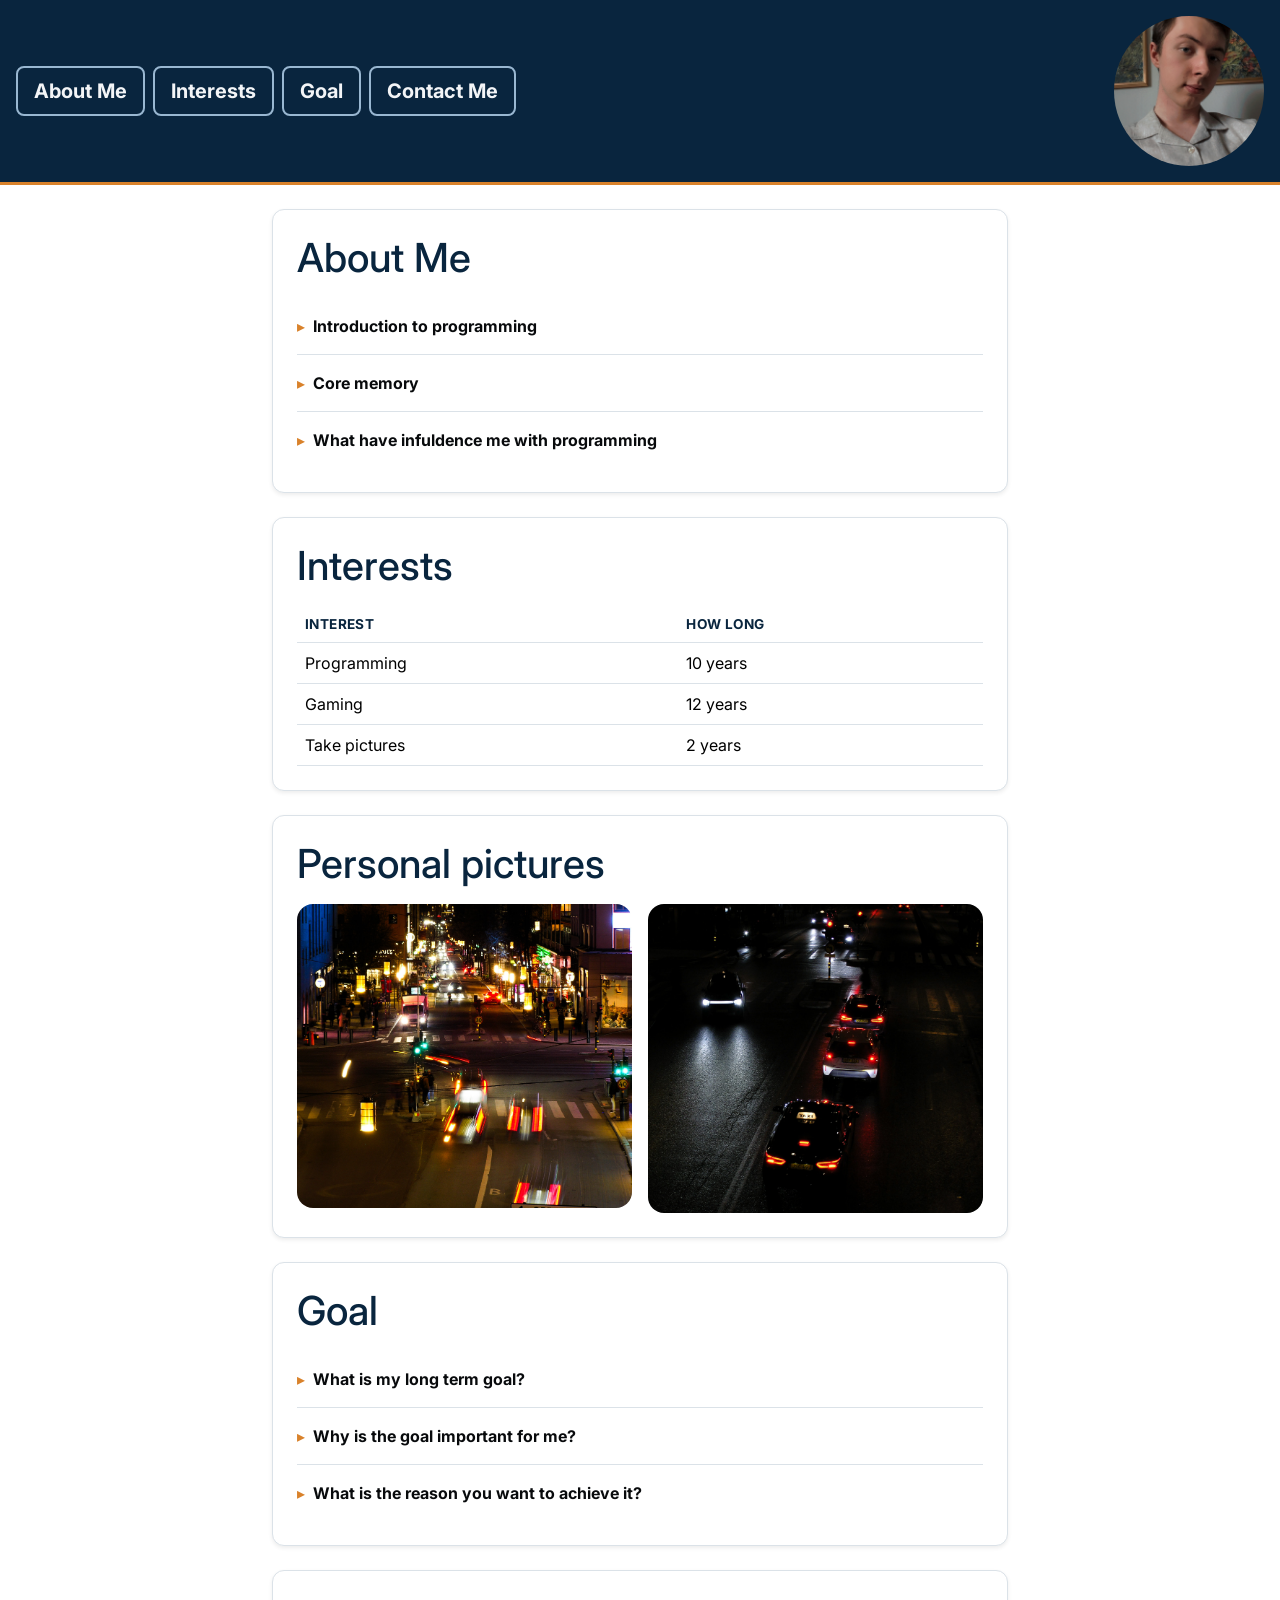
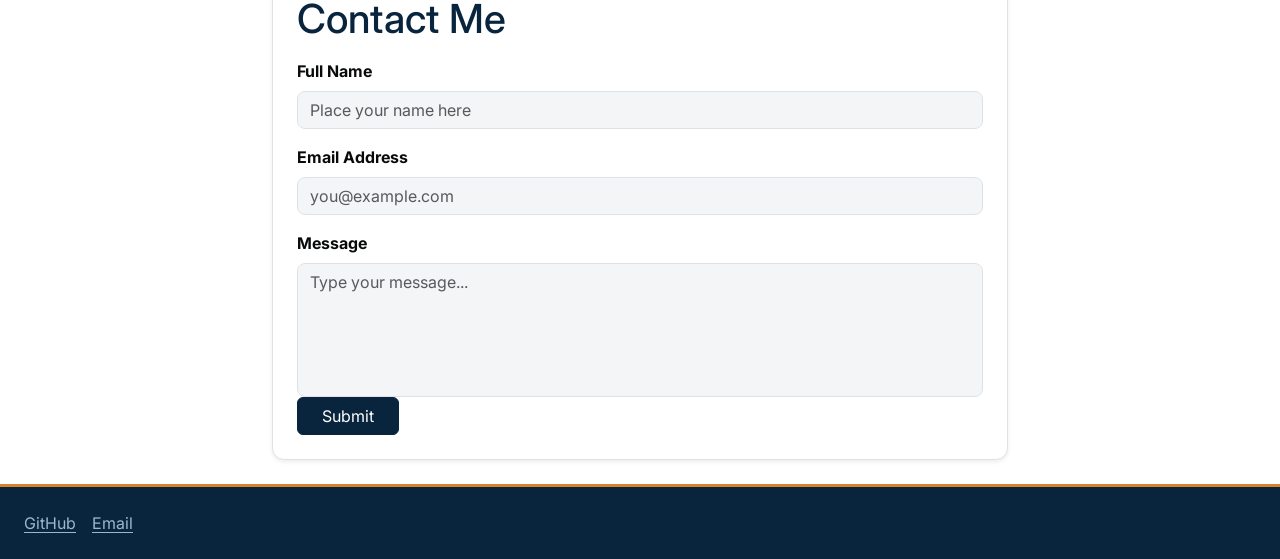
==== src/html/index.html @ 0311e260 "Added fixes to style Added the resize change to the code" ====
<!doctype html>
<html lang="en">
  <head>
    <meta charset="UTF-8" />
    <meta name="viewport" content="width=device-width, initial-scale=1.0" />
    <meta
      name="description"
      content="David Jansson — software developer portfolio, background, interests, and goals."
    />
    <title>David Jansson — Portfolio</title>

    <!-- FONT WEIGTH -->
    <link rel="preconnect" href="https://fonts.googleapis.com" />
    <link rel="preconnect" href="https://fonts.gstatic.com" crossorigin />
    <link href="https://fonts.googleapis.com/css2?family=Inter:ital,opsz,wght@0,14..32,100..900;1,14..32,100..900&display=swap" rel="stylesheet"/>
    
    
    <link href="https://cdn.jsdelivr.net/npm/bootstrap@5.3.2/dist/css/bootstrap.min.css" rel="stylesheet" integrity="sha384-T3c6CoIi6uLrA9TneNEoa7RxnatzjcDSCmG1MXxSR1GAsXEV/Dwwykc2MPK8M2HN" crossorigin="anonymous" />

    <link rel="stylesheet" href="../css/style.css" />
    <link rel="stylesheet" href="../css/nav-style.css" />
    <link rel="stylesheet" href="../css/section-style.css" />
    <link rel="stylesheet" href="../css/footer-style.css" />

  </head>

  <body>

    <header class="site-header sticky-md-top">
      <nav class="container-fluid d-flex flex-column-reverse flex-md-row justify-content-between align-items-center gap-3 p-3" aria-label="Main">
        <ul class="nav flex-wrap jusify-content-center gap-2">
          <li><a href="#about-me-container" class="site-link">About Me</a></li>
          <li><a href="#intresests-container" class="site-link">Interests</a></li>
          <li><a href="#goal-container" class="site-link">Goal</a></li>
          <li><a href="#contact-forum-container" class="site-link">Contact Me</a></li>
        </ul>
        <img src="../img/IMG_2744.JPG" alt="David Jansson" width="150" height="150" class="profile-image rounded-circle object-fit-cover" />
      </nav>
    </header>


    <main class="container py-4 flex-grow-1">
      <div class="row justify-content-center">
        <div class="col-lg-8 d-grid gap-4">

          <section id="about-me-container" class="card card-body p-4 shadow-sm">
            <h1 class="section-header mb-3">About Me</h1>

            <details class="question-style">
              <summary>Introduction to programming</summary>
              <p> I got introduced to programming in 3:e grade in middle school with the program Scratch where I learned the basic of game prorgramming </p>
            </details>
        
            <details class="question-style">
              <summary>Core memory</summary>
              <p>The core most core memory I have is when me and my dad plays a video game called Anno 1405 on his computer</p>
            </details>

            <details class="question-style">
              <summary>What have infuldence me with programming</summary>
              <p>A lot of the infludence of the programming I have done can be summed up in a sentence of <span class="fst-italic">"How can I make this game more intressing"</span>. Under my school time I programmed from tutorials and wanted to learn even the closest things, this also transplated over to me when I started to play video games. I untill today can't just be statified by not knowing the ins and outs of a mechanic that I found to be fun. </p>  
            </details>
          </section>

          <section id="intresests-container" class="card card-body p-4 shadow-sm">
            <h2 class="section-header mb-3">Interests</h2>
            <table class="table table-hover mb-0">
              <thead>
                <tr><th scope="col">Interest</th><th scope="col">How long</th></tr>
              </thead>
              <tbody>
                <tr><td>Programming</td><td>10 years</td></tr>
                <tr><td>Gaming</td><td>12 years</td></tr>
                <tr><td>Take pictures</td><td>2 years</td></tr>
              </tbody>
            </table>
          </section>
          
          <section id="personal-picture-container" class="card card-body p-4 shadow-sm">
            <h2 class="section-header mb-3">Personal pictures</h2>
            
            <div class="row g-3 jusify-content-center">
              <div class="col-12 col-sm-6">
                <img src="../img/P1010174.jpg" alt="Personal picture 1" width="400" height="400" class="personal-picture img-fluid w-100 rounded-4 object-fit-cover">
              </div>
              <div class="col-12 col-sm-6">
                <img src="../img/P1010218.jpg" alt="Personal picture 2" width="400" height="400" class="personal-picture img-fluid w-100 rounded-4 object-fit-cover">
              </div>
          </section>

          <section id="goal-container" class="card card-body p-4 shadow-sm">
            <h2 class="section-header mb-3">Goal</h2>

            <details class="question-style">
              <summary>What is my long term goal?</summary>
              <p>My long term goal is to be programming system design for a game</p>
            </details>

            <details class="question-style">
              <summary>Why is the goal important for me?</summary>
              <p>This is important for me becuase I have always wanted to be available to work on a game and create a game. I myself have even a idee of a game I want to make in the future</p>
            </details>

            <details class="question-style">
              <summary>What is the reason you want to achieve it?</summary>
              <p>I want to achieve this becuase its a dream of mine and something im passtion about</p>
            </details>
          </section>

          <section id="contact-forum-container" class="card card-body p-4 shadow-sm">
            <h2 class="section-header mb-3">Contact Me</h2>

            <form action="#" method="POST">
              <div class="mb-3">
                <label for="name" class="form-label fw-bold">Full Name</label><br/>
                <input type="text" class="form-control" id="name" name="name" placeholder="Place your name here" autocomplete="name" required/>
              </div>
              <div class="mb-3">
                <label for="email" class="form-label fw-bold">Email Address</label><br />
                <input type="email" class="form-control" id="email" name="email" placeholder="you@example.com" required/>
              </div>
              <div id="message-input">
                <label for="message" class="form-label fw-bold">Message</label><br />
                <textarea class="form-control" id="message" rows="5" name="message" placeholder="Type your message..." maxlength="200" required ></textarea>
              </div>
              <button type="submit" class="btn btn-primary px-4">Submit</button>
            </form>
          </section>

        </div>
      </div>
    </main>

    <footer class="site-footer py-4 px-3 px-md-4">
      <ul class="list-unstyled d-flex flex-wrap align-items-center gap-3 mb-0">
        <li><a href="https://github.com/DavidJanssonDev" class="footer-link" target="_blank" rel="noopener noreferrer">GitHub</a></li>
        <li><a href="mailto:david.m.jansson@gmail.com" class="footer-link">Email</a></li>
      </ul>
    </footer>
  </body>
</html>
---- src/css/style.css ----
*,
*::before,
*::after {
  box-sizing: border-box;
  margin: 0;
  padding: 0;
  font-family: "Inter", system-ui, sans-serif;
}

:root {
  --text-base-dark: #080a0c;
  --text-base-light: #f3f5f7;
  --text-hover-light: #185286;
  --text-hover-dark: #171d23;

  --background: #11303f;
  --primary: #09253e;
  --secondary: #99b7d1;
  --accent: #d9822b;
  --border: #dbe2e8;
  --text-muted: #5c6b7a;
  --surface: #ffffff;
  --seed-color: #f3ae7c;

  --bs-body-font-family: "Inter", system-ui, sans-serif;
  --bs-body-color: var(--text-base-dark);
  --bs-border-color: var(--border);
}

html {
  scroll-behavior: smooth;
  scroll-padding-top: 1rem;
}
@media (min-width: 768px) {
  html {
    scroll-padding-top: 12rem;
  }
}

.card {
  --bs-card-border-color: var(--border);
  --bs-card-border-radius: 0.75rem;
  --bs-card-bg: var(--surface);
}

.section-header {
  font-size: clamp(1.75rem, 2vw + 1.25rem, 2.5rem);
  color: var(--primary);
}

.btn-primary {
  --bs-btn-bg: var(--primary);
  --bs-btn-border-color: var(--primary);
  --bs-btn-hover-bg: var(--accent);
  --bs-btn-hover-border-color: var(--accent);
  --bs-btn-active-bg: var(--accent);
  --bs-btn-active-border-color: var(--accent);
  --bs-btn-focus-shadow-rgb: 217, 130, 43;
}

.form-control {
  background-color: var(--text-base-light);
  border-radius: 0.5rem;
}
.form-control:focus {
  border-color: var(--secondary);
  box-shadow: 0 0 0 3px rgb(153 183 209 / 35%);
}

.table th {
  color: var(--primary);
  font-size: 0.85rem;
  text-transform: uppercase;
  letter-spacing: 0.03em;
}

.personal-pic {
  aspect-ratio: 1;
}
---- src/css/nav-style.css ----
.site-header {
  background-color: var(--primary);
  border-bottom: 3px solid var(--accent);
  z-index: 10;
}

.profile-image {
  width: 96px;
  height: 96px;
  object-fit: 75% 25%;
}

@media (min-width: 768px) {
  .profile-image {
    width: 150px;
    height: 150px;
  }
}

.site-link {
  display: inline-block;
  padding: 0.5rem 1rem;
  font-weight: bolder;
  font-size: clamp(1rem, 1vw + 0.75rem, 1.25rem);
  text-decoration: none;
  color: var(--text-base-light);
  border: 2px solid var(--secondary);
  border-radius: 0.5rem;
  transition:
    color 0.2s ease,
    background-color 0.2s ease,
    border-color 0.2s ease;
}

.site-link:hover {
  color: var(--primary);
  background-color: var(--secondary);
}
.site-link:active {
  color: var(--text-base-light);
  background-color: var(--accent);
  border-color: var(--accent);
}
.site-link:focus-visible {
  outline: 2px solid var(--accent);
  outline-offset: 4px;
}
---- src/css/section-style.css ----
.question-style {
  border-bottom: 1px solid var(--border);
  padding: 1rem 0;

  &:last-of-type {
    border-bottom: none;
  }

  summary {
    cursor: pointer;
    font-weight: bold;
    list-style: none;

    &::marker,
    &::-webkit-details-marker {
      display: none;
    }

    &::before {
      content: "▸";
      display: inline-block;
      margin-right: 0.5rem;
      color: var(--accent);
      transition: transform 0.2s ease;
    }
  }

  &[open] summary::before {
    transform: rotate(90deg);
  }

  p {
    margin: 0.75rem 0 0;
    color: var(--text-muted);
    line-height: 1.6;
  }

  &:focus-within {
    outline: 2px solid var(--secondary);
    outline-offset: 2px;
  }
}

@media (prefers-reduced-motion: reduce) {
  .question-style summary::before {
    transition: none;
  }
}

textarea {
  resize: none;
}
---- src/css/footer-style.css ----
.site-footer {
  background-color: var(--primary);
  color: var(--text-base-light);
  border-top: 3px solid var(--accent);
}

.footer-link {
  color: var(--secondary);
  text-underline-offset: 3px;
  transition: color 0.2s ease;
}
.footer-link:hover {
  color: var(--accent);
}
.footer-link:focus-visible {
  outline: 2px solid var(--accent);
  outline-offset: 3px;
}

#seed-name {
  color: var(--seed-color);
  text-decoration: underline;
  text-underline-offset: 3px;
}
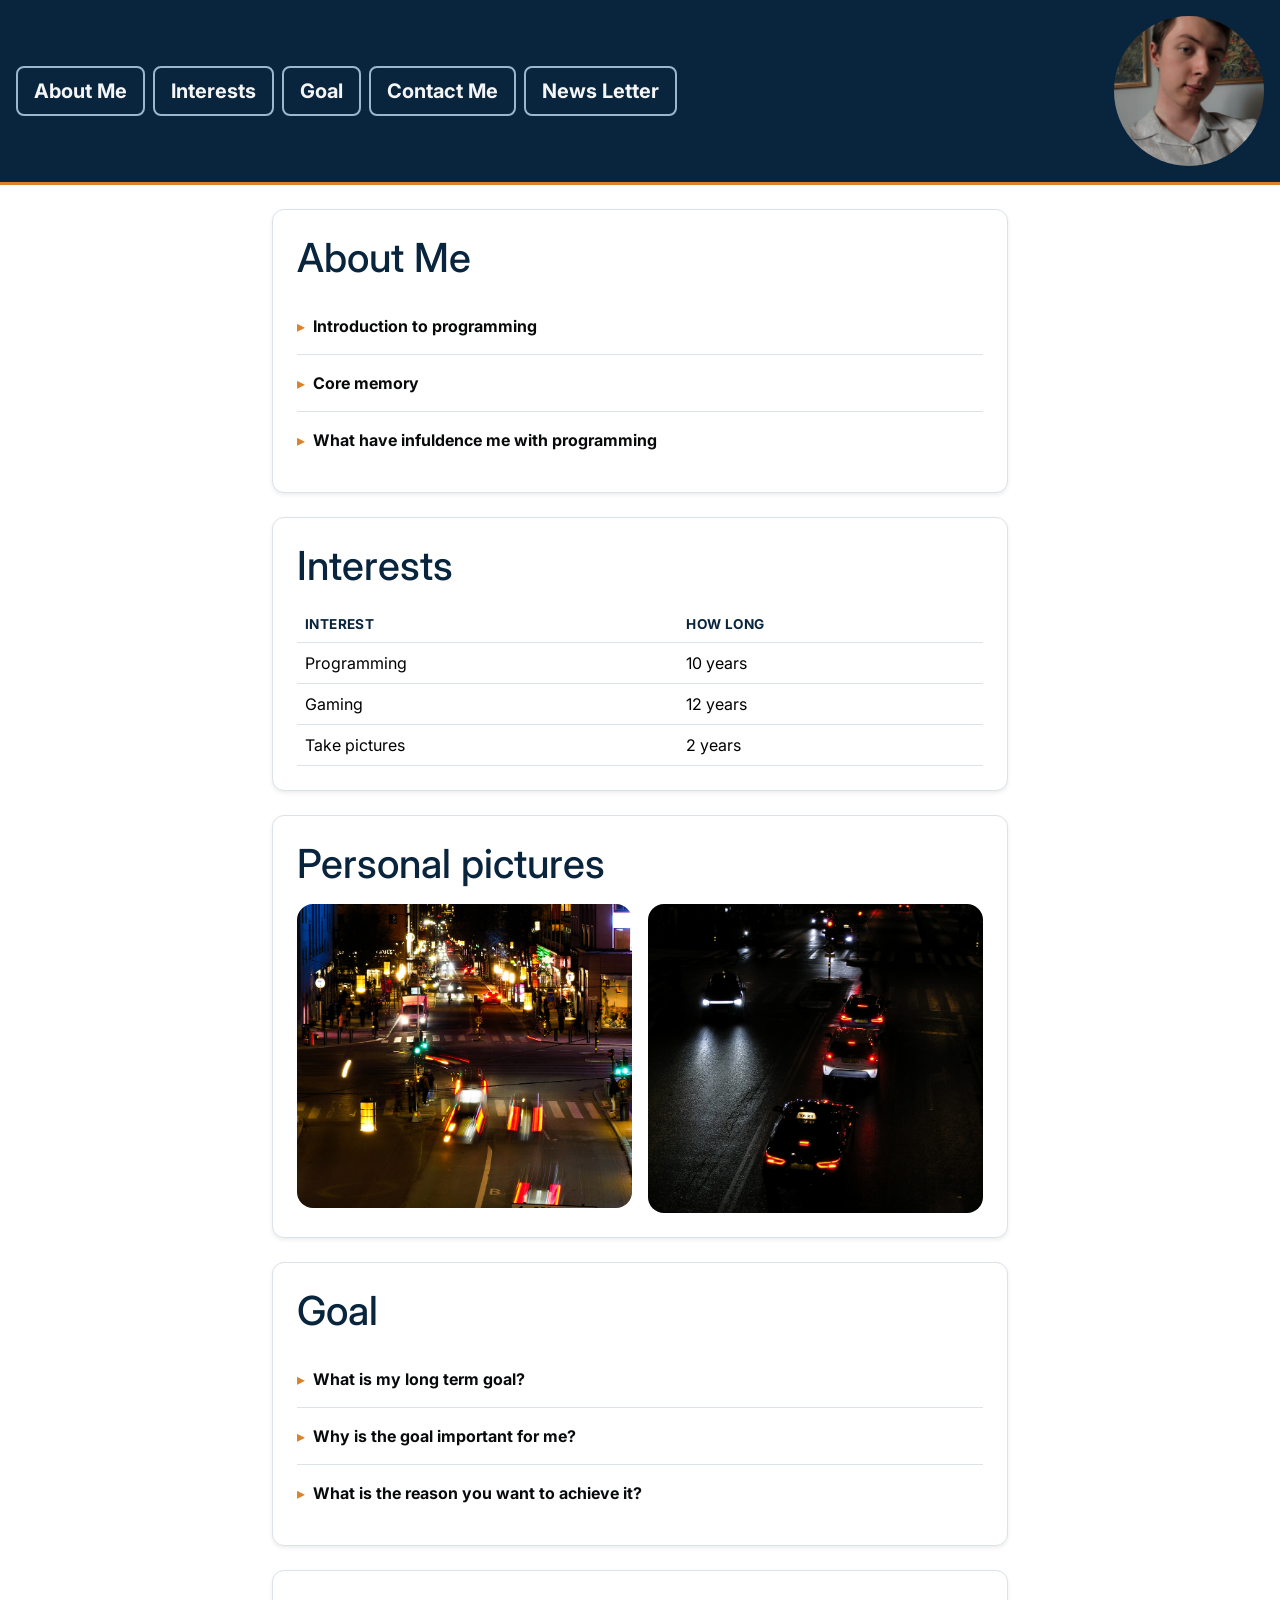
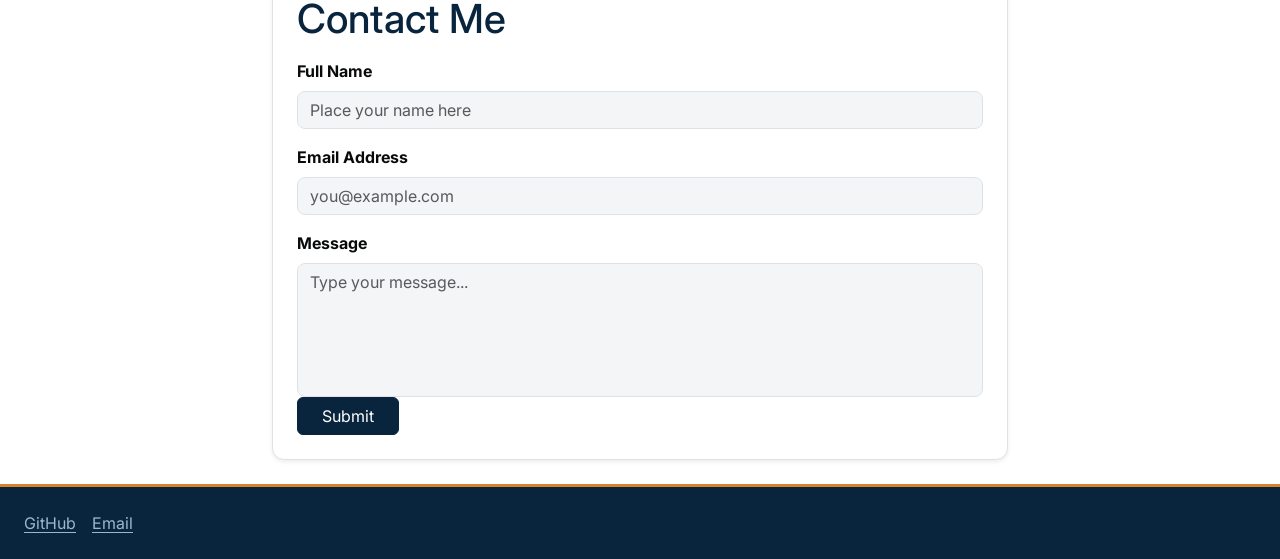
==== commit d4322880: "Starting with new part Starting with adding new part of the website  this includes" ====
--- a/src/html/index.html
+++ b/src/html/index.html
@@ -33,6 +33,7 @@
           <li><a href="#intresests-container" class="site-link">Interests</a></li>
           <li><a href="#goal-container" class="site-link">Goal</a></li>
           <li><a href="#contact-forum-container" class="site-link">Contact Me</a></li>
+          <li><a href="./newLetter.html" class="site-link">News Letter</a></li>
         </ul>
         <img src="../img/IMG_2744.JPG" alt="David Jansson" width="150" height="150" class="profile-image rounded-circle object-fit-cover" />
       </nav>
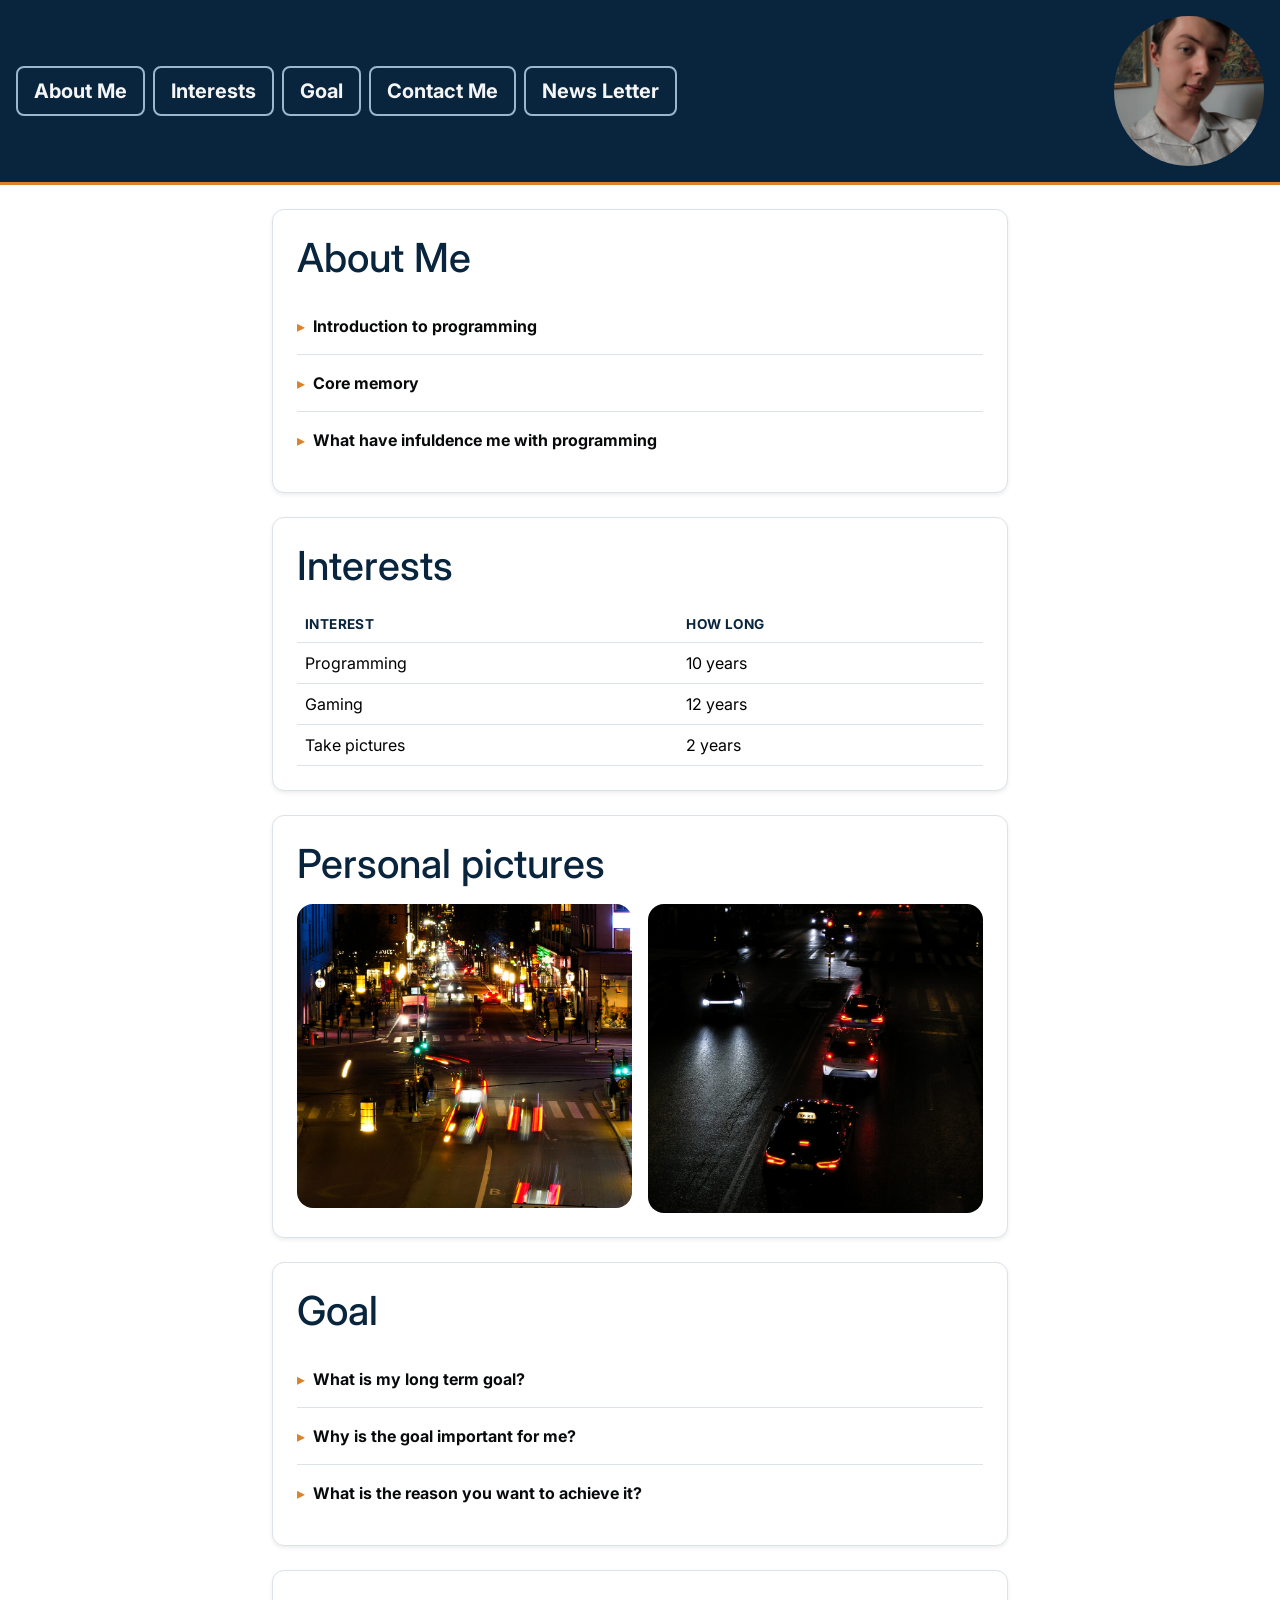
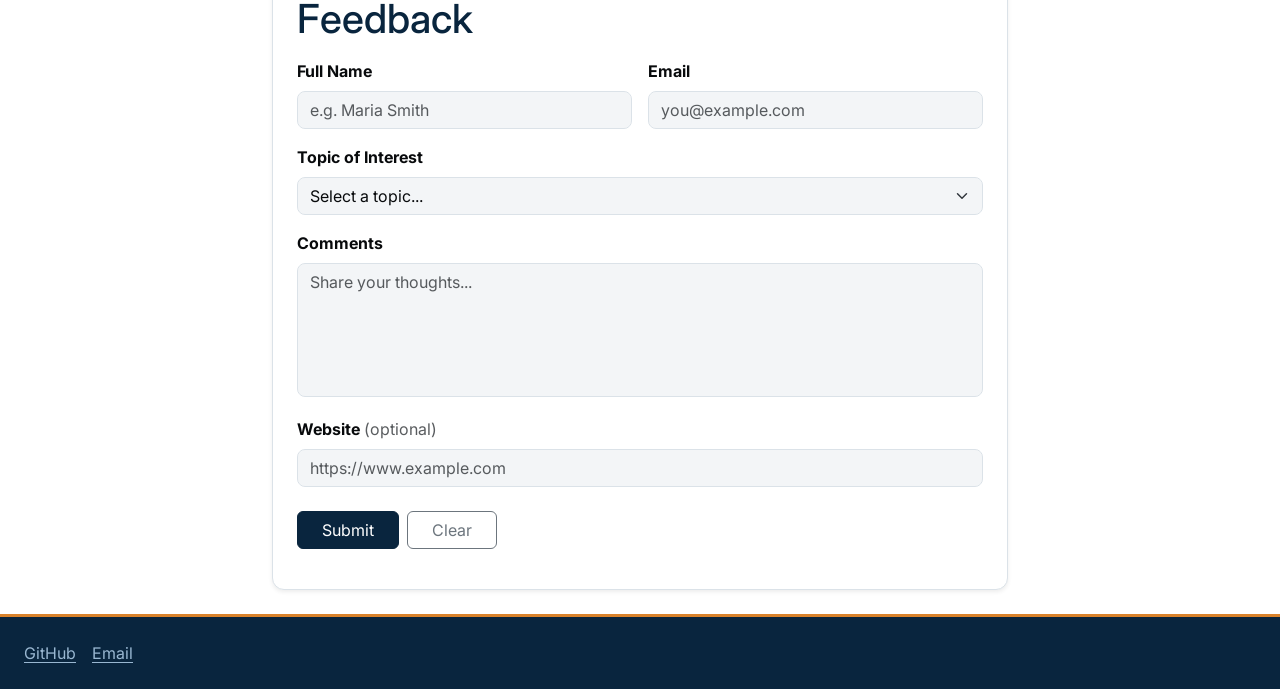
==== commit a45e12bb: "Uppdated Contact form Uppdated contact form to with sending feedback insted of contact form" ====
--- a/src/html/index.html
+++ b/src/html/index.html
@@ -21,6 +21,10 @@
     <link rel="stylesheet" href="../css/nav-style.css" />
     <link rel="stylesheet" href="../css/section-style.css" />
     <link rel="stylesheet" href="../css/footer-style.css" />
+
+    <link rel="stylesheet" href="../css/gerneral-style.css">
+
+    <script src="../js/feedback.js" defer></script>
 
   </head>
 
@@ -109,22 +113,64 @@
           </section>
 
           <section id="contact-forum-container" class="card card-body p-4 shadow-sm">
-            <h2 class="section-header mb-3">Contact Me</h2>
+            <h2 class="section-header mb-3">Feedback</h2>
+            
+            <form id="feedback-form" novalidate>
+              <div class="row g-3">
+                
+                <div class="col-md-6">
+                  <label for="fb-name" class="form-label fw-bold">Full Name</label>
+                  <input type="text" class="form-control" id="fb-name" name="name"
+                    placeholder="e.g. Maria Smith" autocomplete="name"
+                    aria-describedby="fb-name-error" required />
+                  <div id="fb-name-error" class="invalid-feedback"></div>
+                </div>
 
-            <form action="#" method="POST">
-              <div class="mb-3">
-                <label for="name" class="form-label fw-bold">Full Name</label><br/>
-                <input type="text" class="form-control" id="name" name="name" placeholder="Place your name here" autocomplete="name" required/>
+                <div class="col-md-6">
+                  <label for="fb-email" class="form-label fw-bold">Email</label>
+                  <input type="email" class="form-control" id="fb-email" name="email"
+                    placeholder="you@example.com" autocomplete="email"
+                    aria-describedby="fb-email-error" required />
+                  <div id="fb-email-error" class="invalid-feedback"></div>
+                </div>
+
+                <div class="col-12">
+                  <label for="fb-topic" class="form-label fw-bold">Topic of Interest</label>
+                  <select class="form-select form-control" id="fb-topic" name="topic"
+                    aria-describedby="fb-topic-error" required>
+                    <option value="" selected disabled>Select a topic...</option>
+                    <option value="design">Design and layout</option>
+                    <option value="code">Code and projects</option>
+                    <option value="content">Content and writing</option>
+                    <option value="other">Something else</option>
+                  </select>
+                  <div id="fb-topic-error" class="invalid-feedback"></div>
+                </div>
+
+                <div class="col-12">
+                  <label for="fb-comments" class="form-label fw-bold">Comments</label>
+                  <textarea class="form-control" id="fb-comments" name="comments" rows="5"
+                    placeholder="Share your thoughts..."
+                    aria-describedby="fb-comments-error fb-comments-counter" required></textarea>
+                  <div id="fb-comments-error" class="invalid-feedback"></div>
+                  <div id="fb-comments-counter" class="form-text"></div>
+                </div>
+
+                <div class="col-12">
+                  <label for="fb-website" class="form-label fw-bold">Website <span class="fw-normal text-muted">(optional)</span></label>
+                  <input type="url" class="form-control" id="fb-website" name="website"
+                    placeholder="https://www.example.com" autocomplete="url"
+                    aria-describedby="fb-website-error" />
+                  <div id="fb-website-error" class="invalid-feedback"></div>
+                </div>
               </div>
-              <div class="mb-3">
-                <label for="email" class="form-label fw-bold">Email Address</label><br />
-                <input type="email" class="form-control" id="email" name="email" placeholder="you@example.com" required/>
+
+              <div class="d-flex flex-wrap gap-2 mt-4">
+                <button type="submit" class="btn btn-primary px-4">Submit</button>
+                <button type="reset" class="btn btn-outline-secondary px-4">Clear</button>
               </div>
-              <div id="message-input">
-                <label for="message" class="form-label fw-bold">Message</label><br />
-                <textarea class="form-control" id="message" rows="5" name="message" placeholder="Type your message..." maxlength="200" required ></textarea>
-              </div>
-              <button type="submit" class="btn btn-primary px-4">Submit</button>
+
+              <div id="form-status" role="status" aria-live="polite" class="mt-3"></div>
             </form>
           </section>
 
--- a/src/css/style.css
+++ b/src/css/style.css
@@ -1,42 +1,3 @@
-*,
-*::before,
-*::after {
-  box-sizing: border-box;
-  margin: 0;
-  padding: 0;
-  font-family: "Inter", system-ui, sans-serif;
-}
-
-:root {
-  --text-base-dark: #080a0c;
-  --text-base-light: #f3f5f7;
-  --text-hover-light: #185286;
-  --text-hover-dark: #171d23;
-
-  --background: #11303f;
-  --primary: #09253e;
-  --secondary: #99b7d1;
-  --accent: #d9822b;
-  --border: #dbe2e8;
-  --text-muted: #5c6b7a;
-  --surface: #ffffff;
-  --seed-color: #f3ae7c;
-
-  --bs-body-font-family: "Inter", system-ui, sans-serif;
-  --bs-body-color: var(--text-base-dark);
-  --bs-border-color: var(--border);
-}
-
-html {
-  scroll-behavior: smooth;
-  scroll-padding-top: 1rem;
-}
-@media (min-width: 768px) {
-  html {
-    scroll-padding-top: 12rem;
-  }
-}
-
 .card {
   --bs-card-border-color: var(--border);
   --bs-card-border-radius: 0.75rem;
--- a/src/css/gerneral-style.css
+++ b/src/css/gerneral-style.css
@@ -0,0 +1,39 @@
+*,
+*::before,
+*::after {
+  box-sizing: border-box;
+  margin: 0;
+  padding: 0;
+  font-family: "Inter", system-ui, sans-serif;
+}
+
+:root {
+  --text-base-dark: #080a0c;
+  --text-base-light: #f3f5f7;
+  --text-hover-light: #185286;
+  --text-hover-dark: #171d23;
+
+  --background: #11303f;
+  --primary: #09253e;
+  --secondary: #99b7d1;
+  --accent: #d9822b;
+  --border: #dbe2e8;
+  --text-muted: #5c6b7a;
+  --surface: #ffffff;
+  --seed-color: #f3ae7c;
+
+  --bs-body-font-family: "Inter", system-ui, sans-serif;
+  --bs-body-color: var(--text-base-dark);
+  --bs-border-color: var(--border);
+}
+
+html {
+  scroll-behavior: smooth;
+  scroll-padding-top: 1rem;
+}
+
+@media (min-width: 768px) {
+  html {
+    scroll-padding-top: 12rem;
+  }
+}
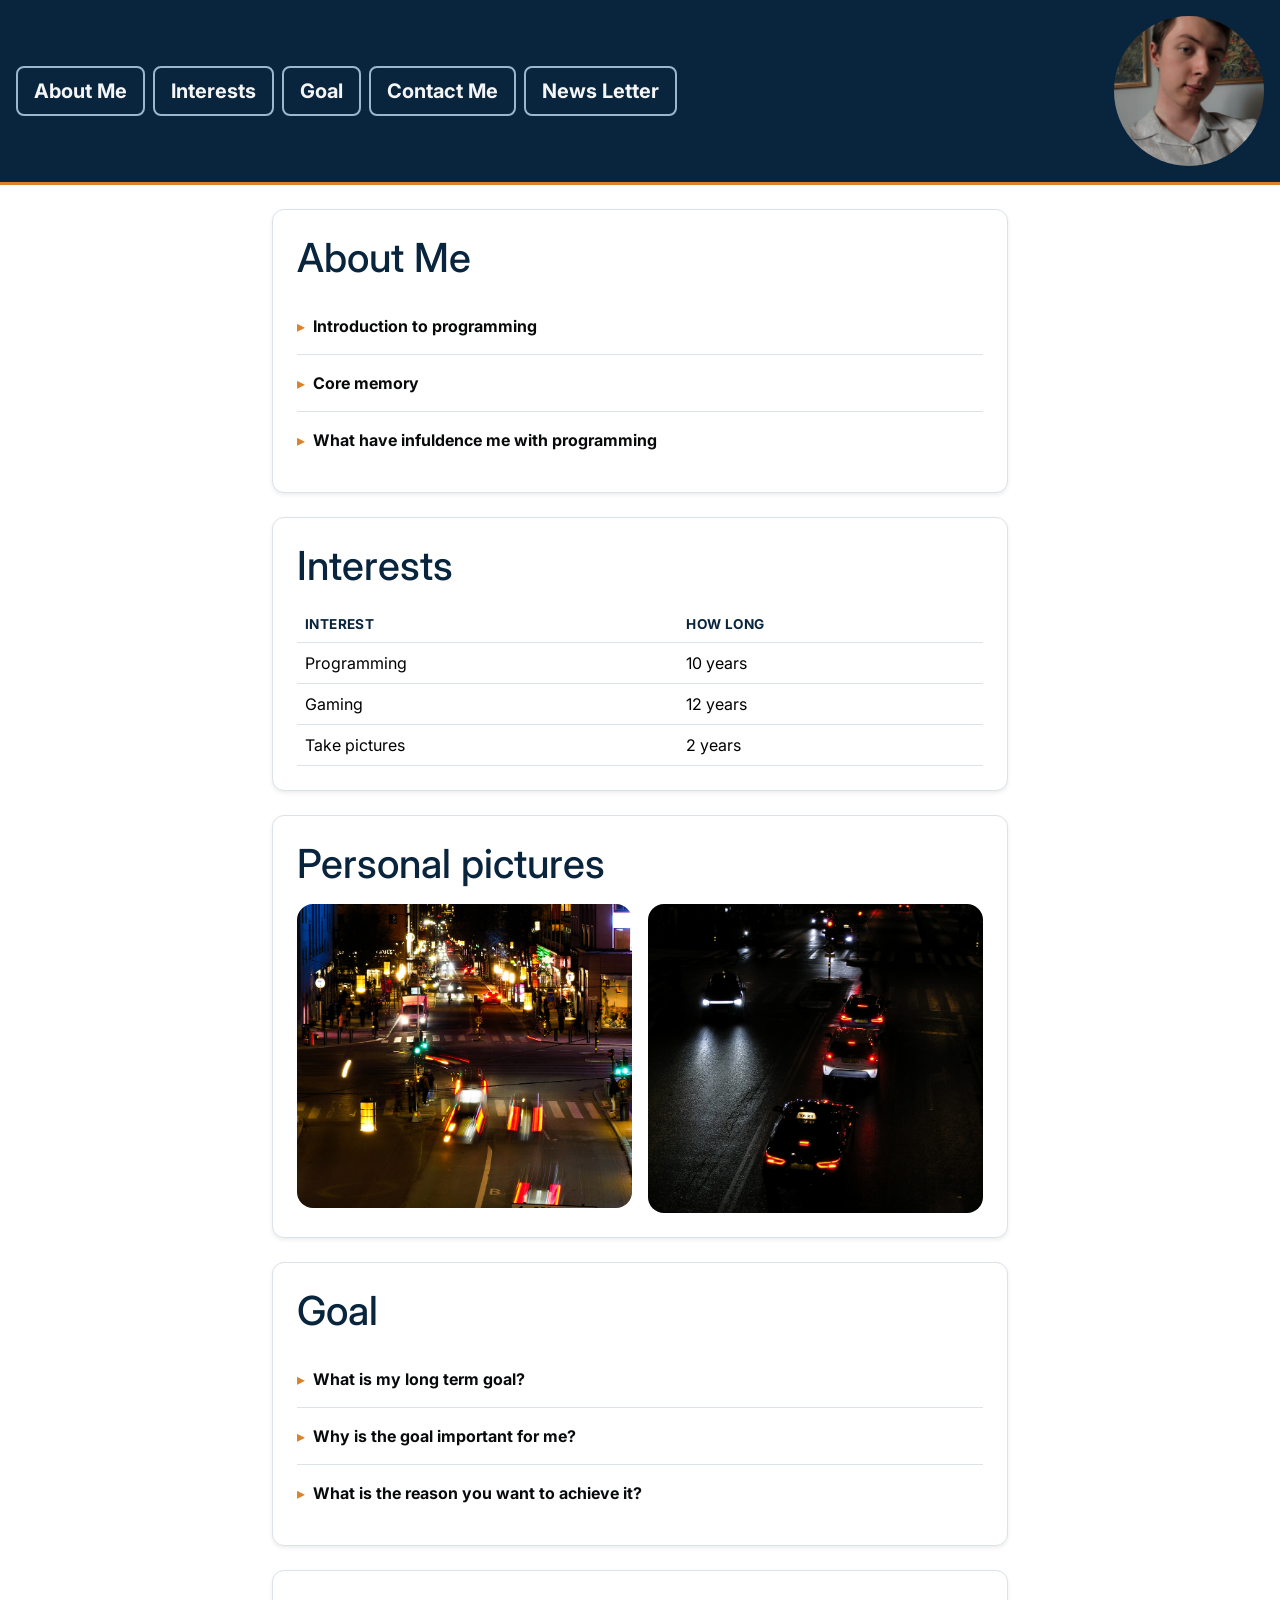
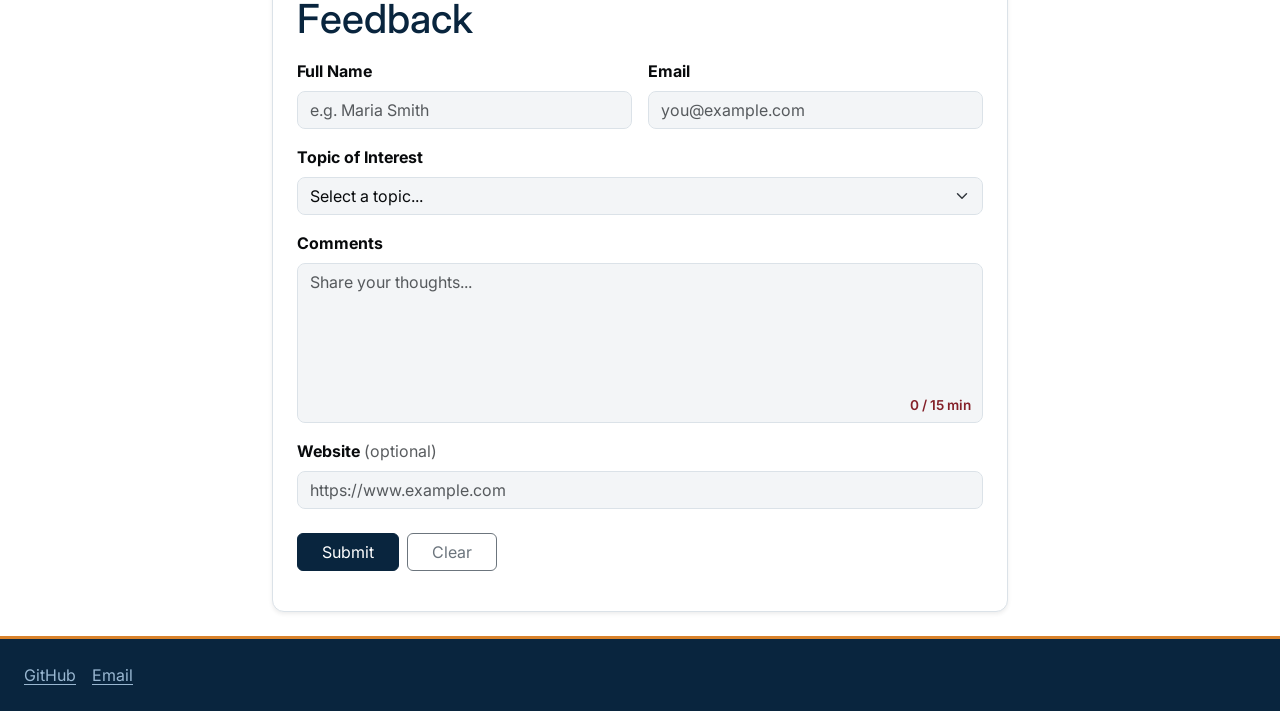
==== commit d9bf27c2: "added feedback added feedback section where u cna post a feedback with a link. the forum also ahve v" ====
--- a/src/html/index.html
+++ b/src/html/index.html
@@ -117,7 +117,7 @@
             
             <form id="feedback-form" novalidate>
               <div class="row g-3">
-                
+
                 <div class="col-md-6">
                   <label for="fb-name" class="form-label fw-bold">Full Name</label>
                   <input type="text" class="form-control" id="fb-name" name="name"
@@ -149,11 +149,13 @@
 
                 <div class="col-12">
                   <label for="fb-comments" class="form-label fw-bold">Comments</label>
-                  <textarea class="form-control" id="fb-comments" name="comments" rows="5"
-                    placeholder="Share your thoughts..."
-                    aria-describedby="fb-comments-error fb-comments-counter" required></textarea>
+                  <div class="comments-wrapper">
+                    <textarea class="form-control" id="fb-comments" name="comments" rows="5"
+                      placeholder="Share your thoughts..."
+                      aria-describedby="fb-comments-error fb-comments-counter" required></textarea>
+                    <span id="fb-comments-counter" class="comments-counter"></span>
+                  </div>
                   <div id="fb-comments-error" class="invalid-feedback"></div>
-                  <div id="fb-comments-counter" class="form-text"></div>
                 </div>
 
                 <div class="col-12">
--- a/src/css/style.css
+++ b/src/css/style.css
@@ -38,3 +38,35 @@
 .personal-pic {
   aspect-ratio: 1;
 }
+
+.comments-wrapper {
+  position: relative;
+}
+
+/* room at the bottom so typed text never runs under the counter */
+.comments-wrapper textarea {
+  padding-bottom: 2rem;
+}
+
+.comments-counter {
+  position: absolute;
+  right: 0.75rem;
+  bottom: 0.5rem;
+  font-size: 0.85rem;
+  font-weight: 600;
+  pointer-events: none; /* clicks go through to the textarea */
+}
+
+/* darker tones */
+.comments-counter.counter-short {
+  color: #842029; /* dark red */
+}
+.comments-counter.counter-met {
+  color: #0f5132; /* dark green */
+}
+
+/* The error div is no longer a direct sibling of the textarea, so Bootstrap's
+   own rule can't show it. This does the same job. */
+.comments-wrapper:has(.is-invalid) + .invalid-feedback {
+  display: block;
+}
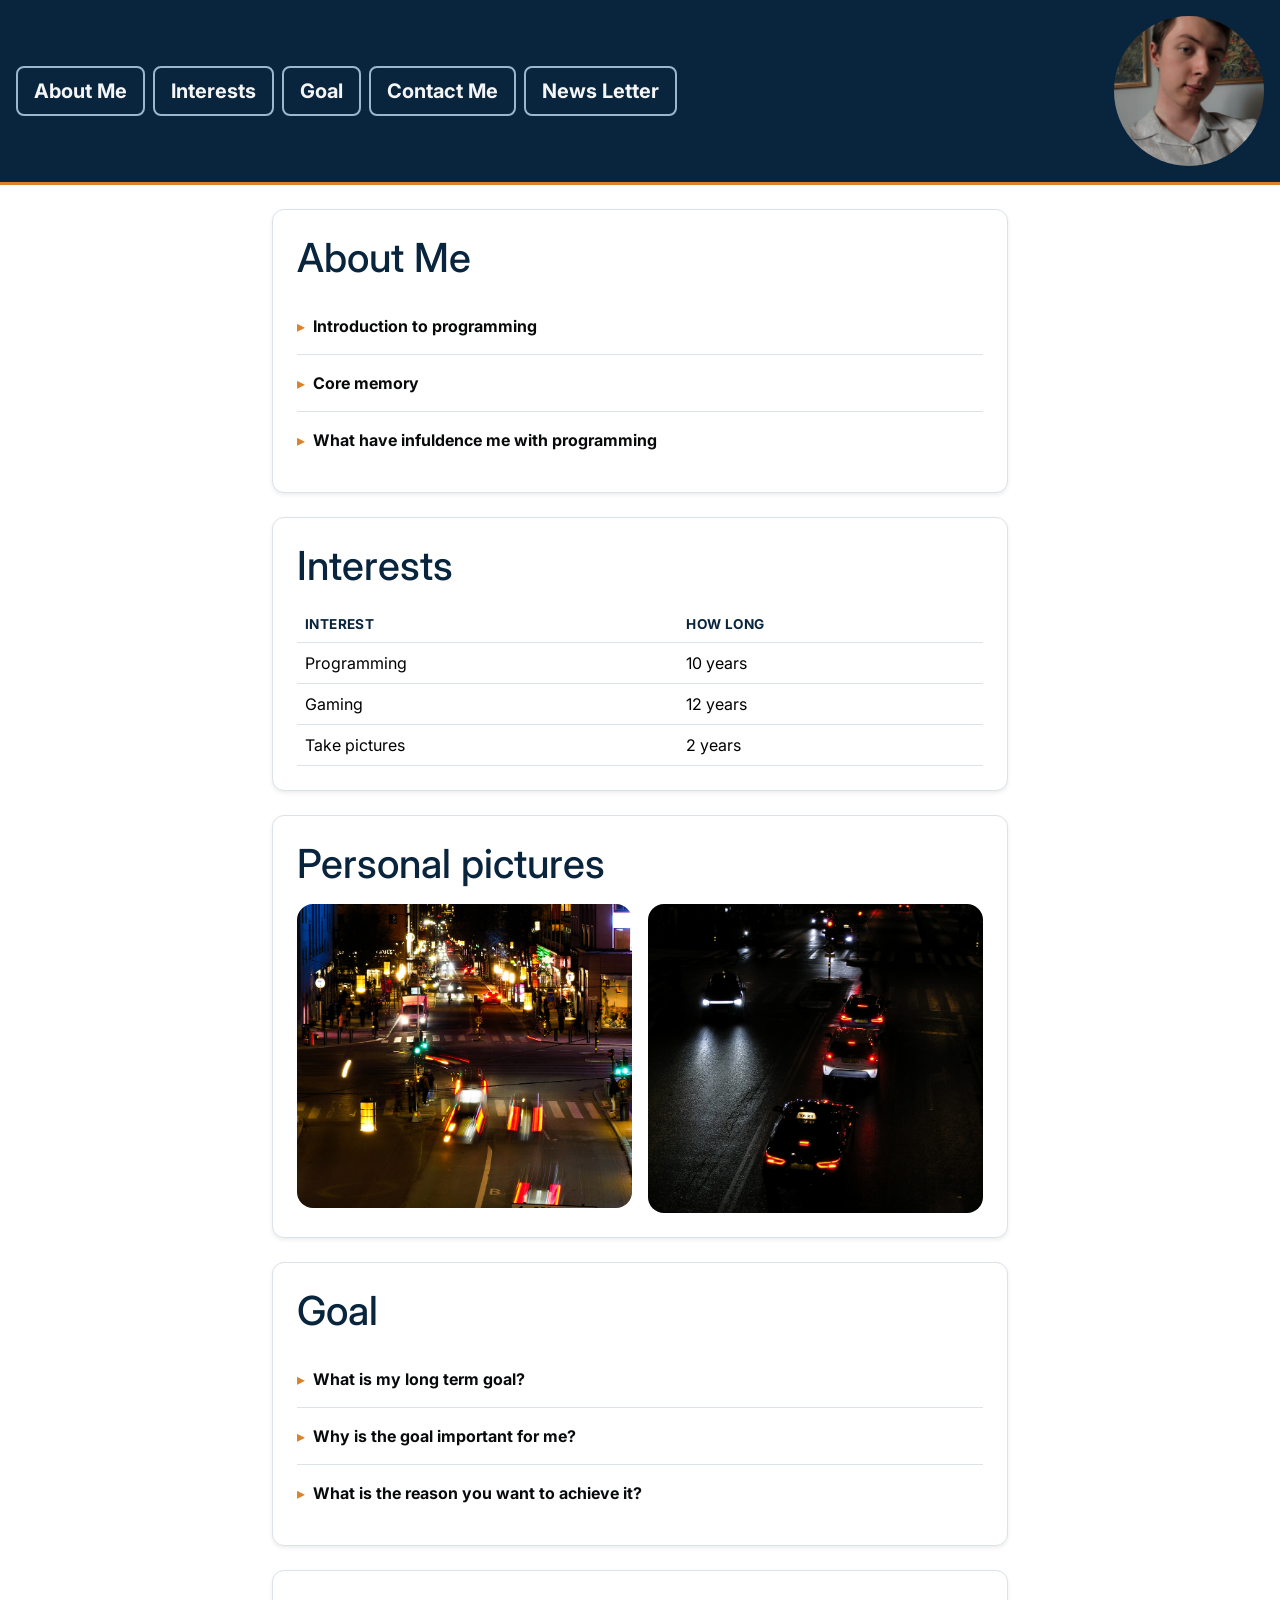
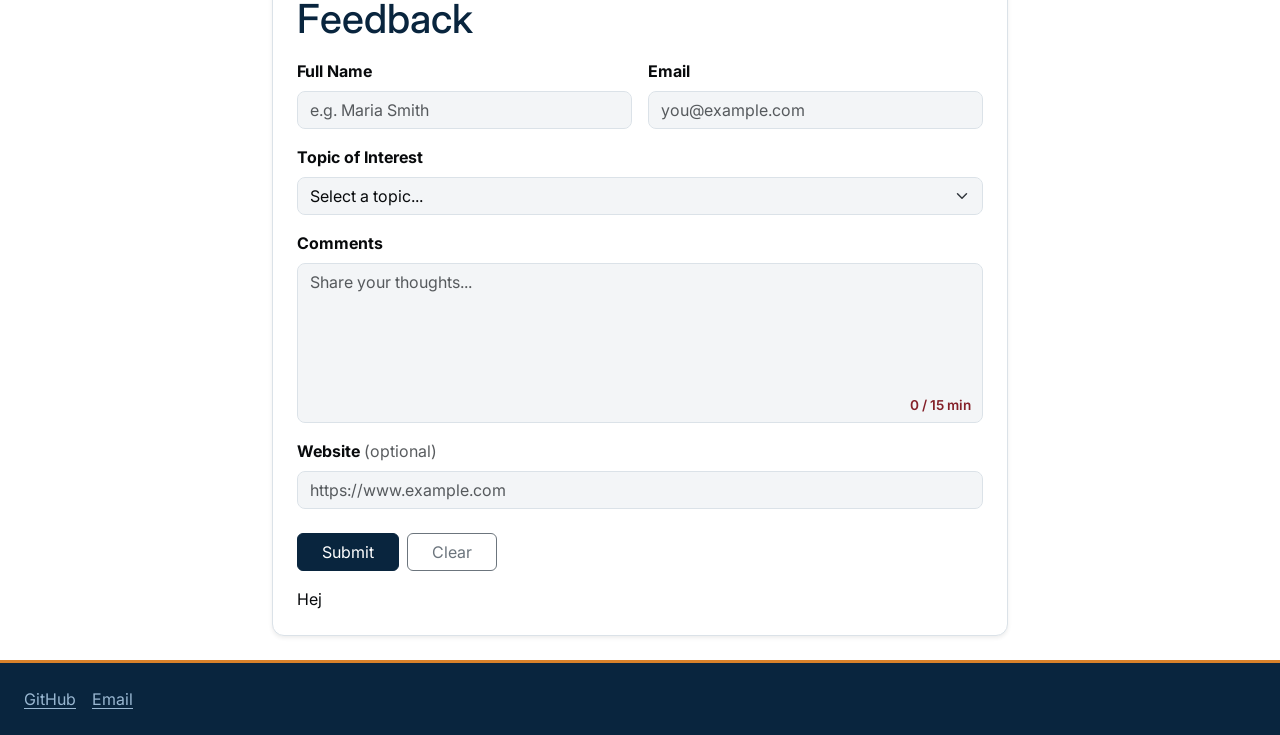
==== commit 7ad4ded0: "Fixed a bug with status" ====
--- a/src/html/index.html
+++ b/src/html/index.html
@@ -172,7 +172,7 @@
                 <button type="reset" class="btn btn-outline-secondary px-4">Clear</button>
               </div>
 
-              <div id="form-status" role="status" aria-live="polite" class="mt-3"></div>
+              <div id="form-status" role="status" aria-live="polite" class="mt-3">Hej</div>
             </form>
           </section>
 
--- a/src/css/style.css
+++ b/src/css/style.css
@@ -70,3 +70,7 @@
 .comments-wrapper:has(.is-invalid) + .invalid-feedback {
   display: block;
 }
+
+textarea {
+  resize: none;
+}
--- a/src/css/section-style.css
+++ b/src/css/section-style.css
@@ -46,7 +46,3 @@
     transition: none;
   }
 }
-
-textarea {
-  resize: none;
-}
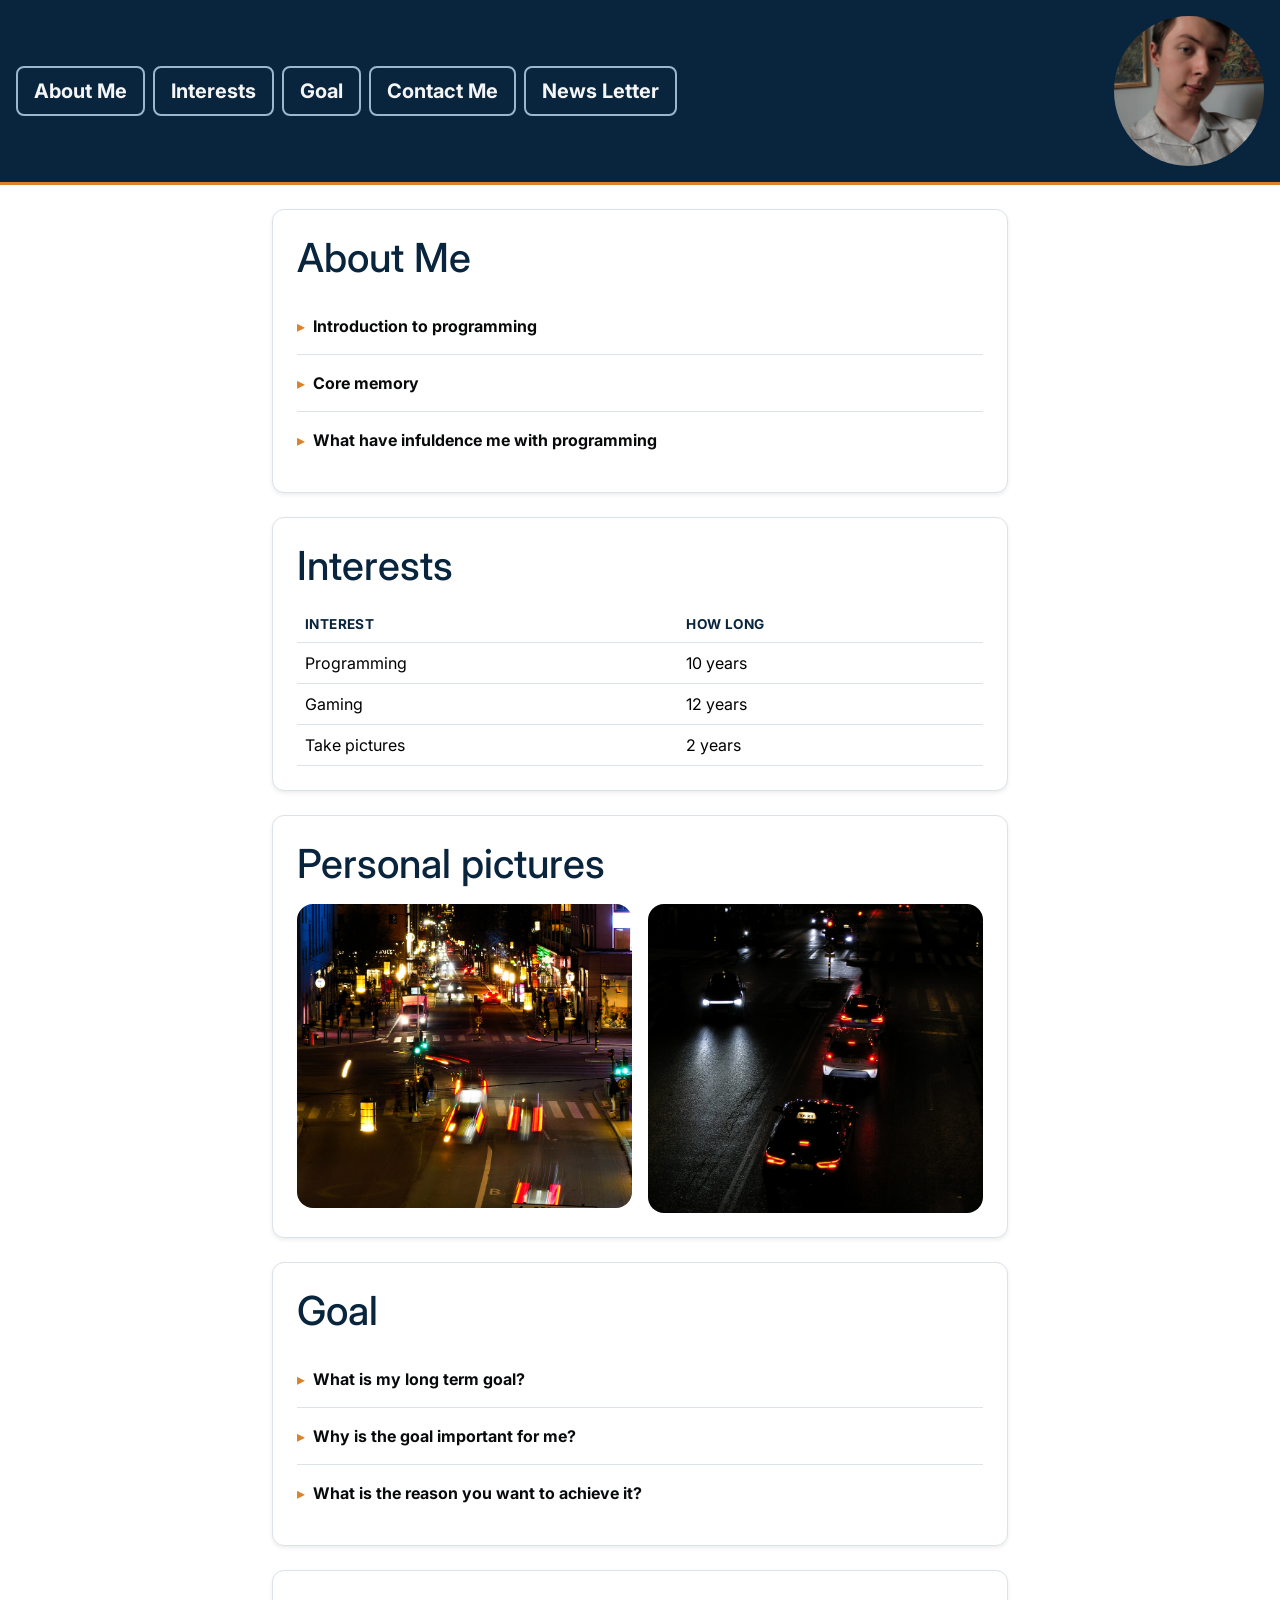
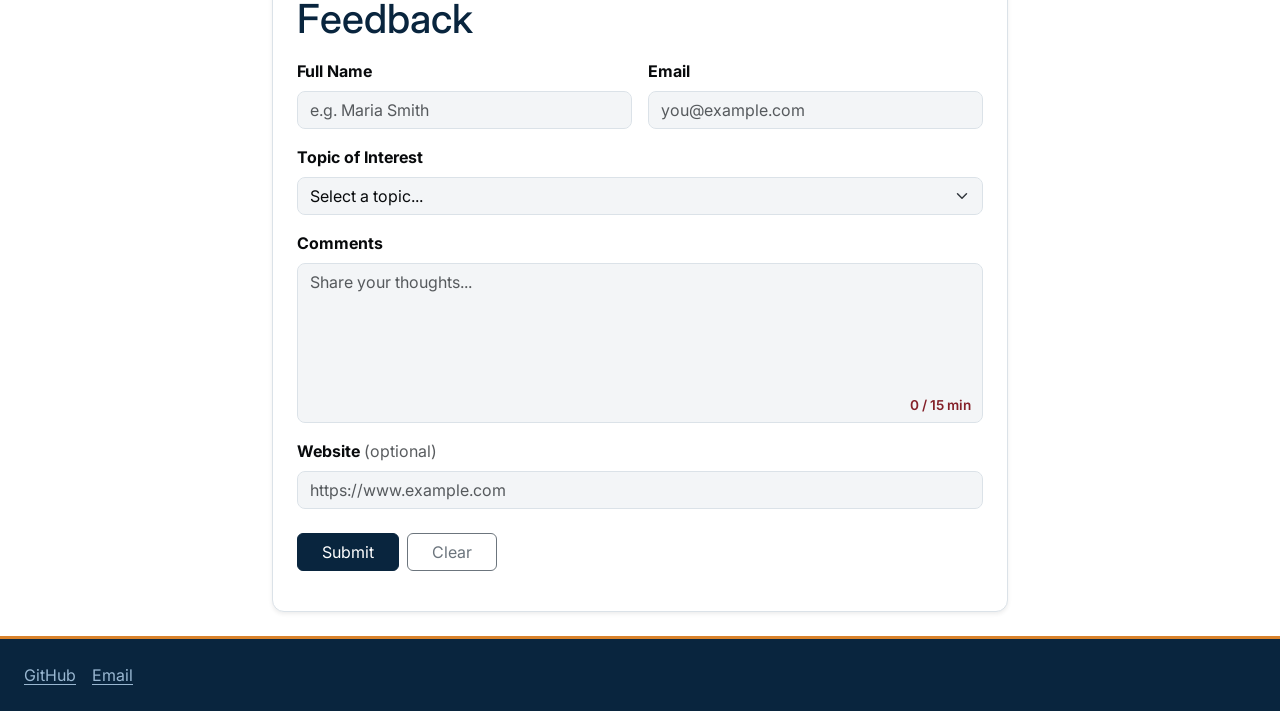
==== commit 0d134f6d: "Update index.html" ====
--- a/src/html/index.html
+++ b/src/html/index.html
@@ -172,7 +172,7 @@
                 <button type="reset" class="btn btn-outline-secondary px-4">Clear</button>
               </div>
 
-              <div id="form-status" role="status" aria-live="polite" class="mt-3">Hej</div>
+              <div id="form-status" role="status" aria-live="polite" class="mt-3"></div>
             </form>
           </section>
 
